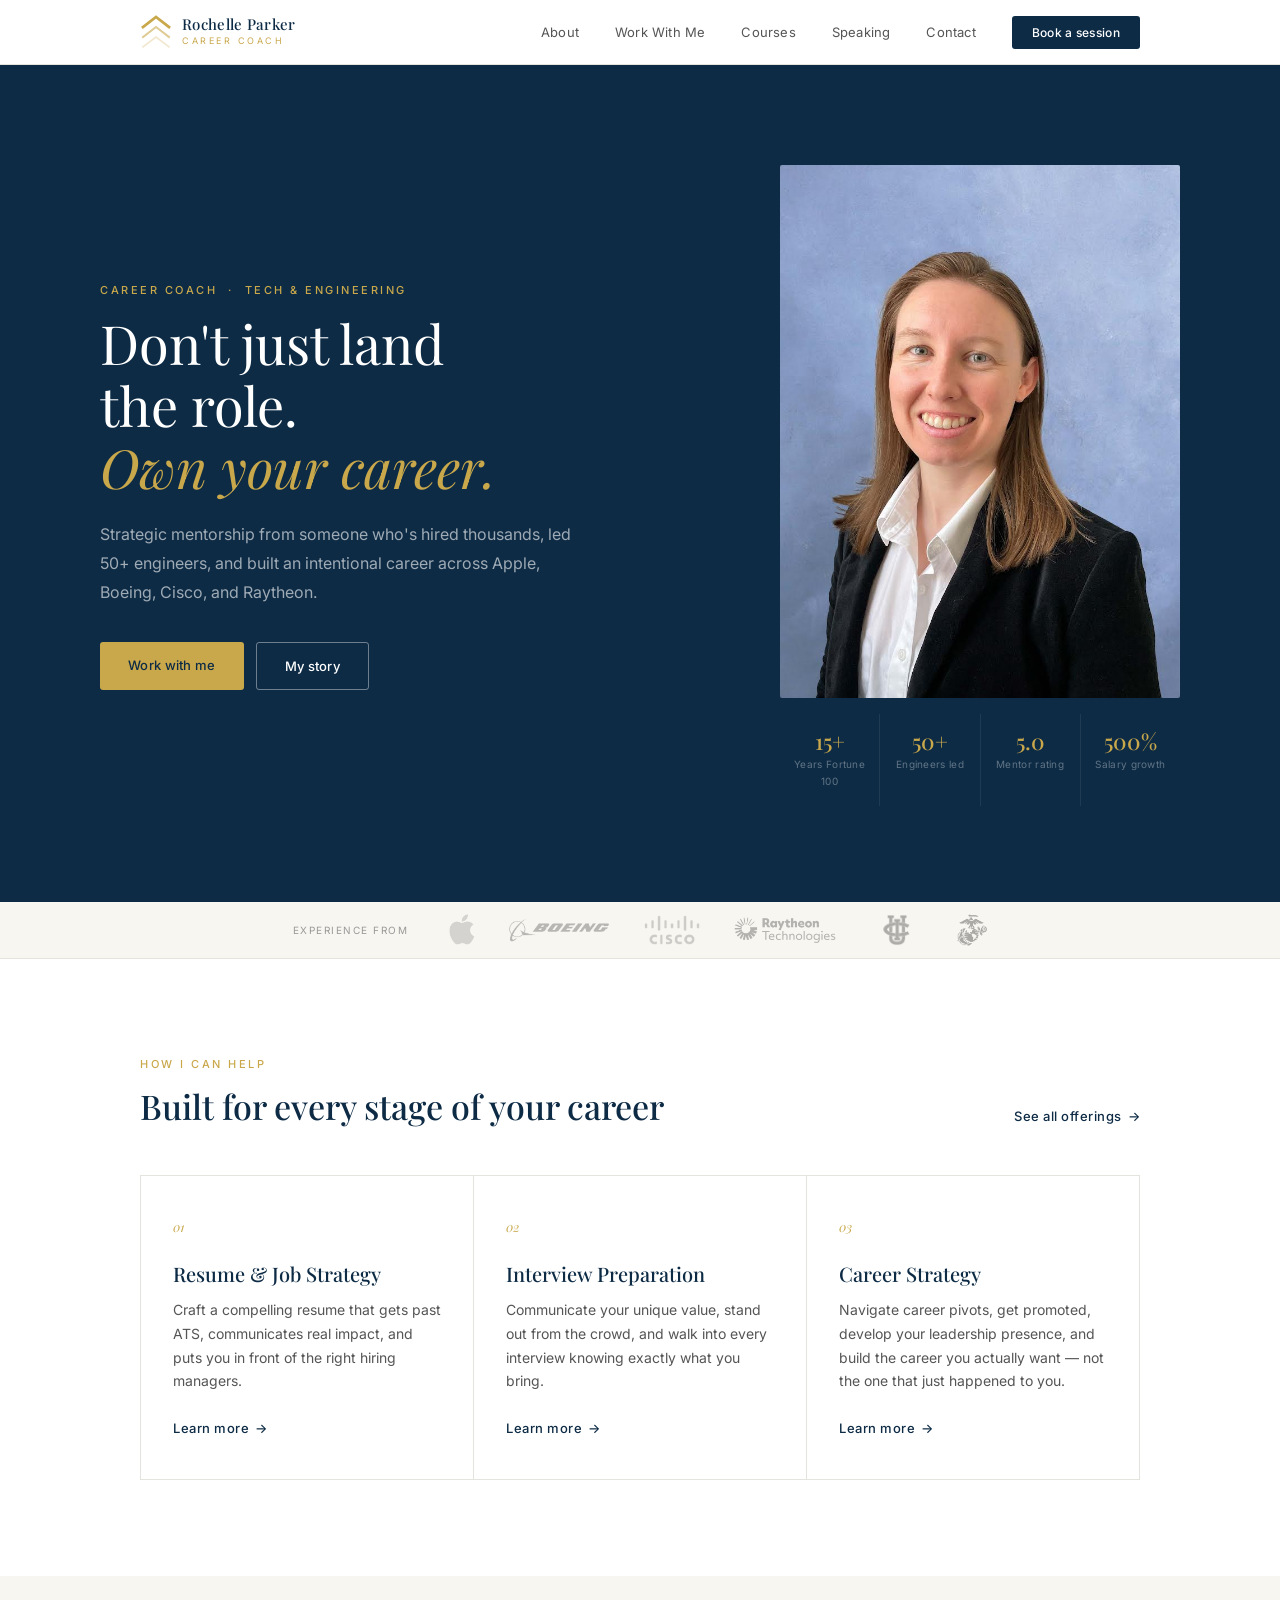
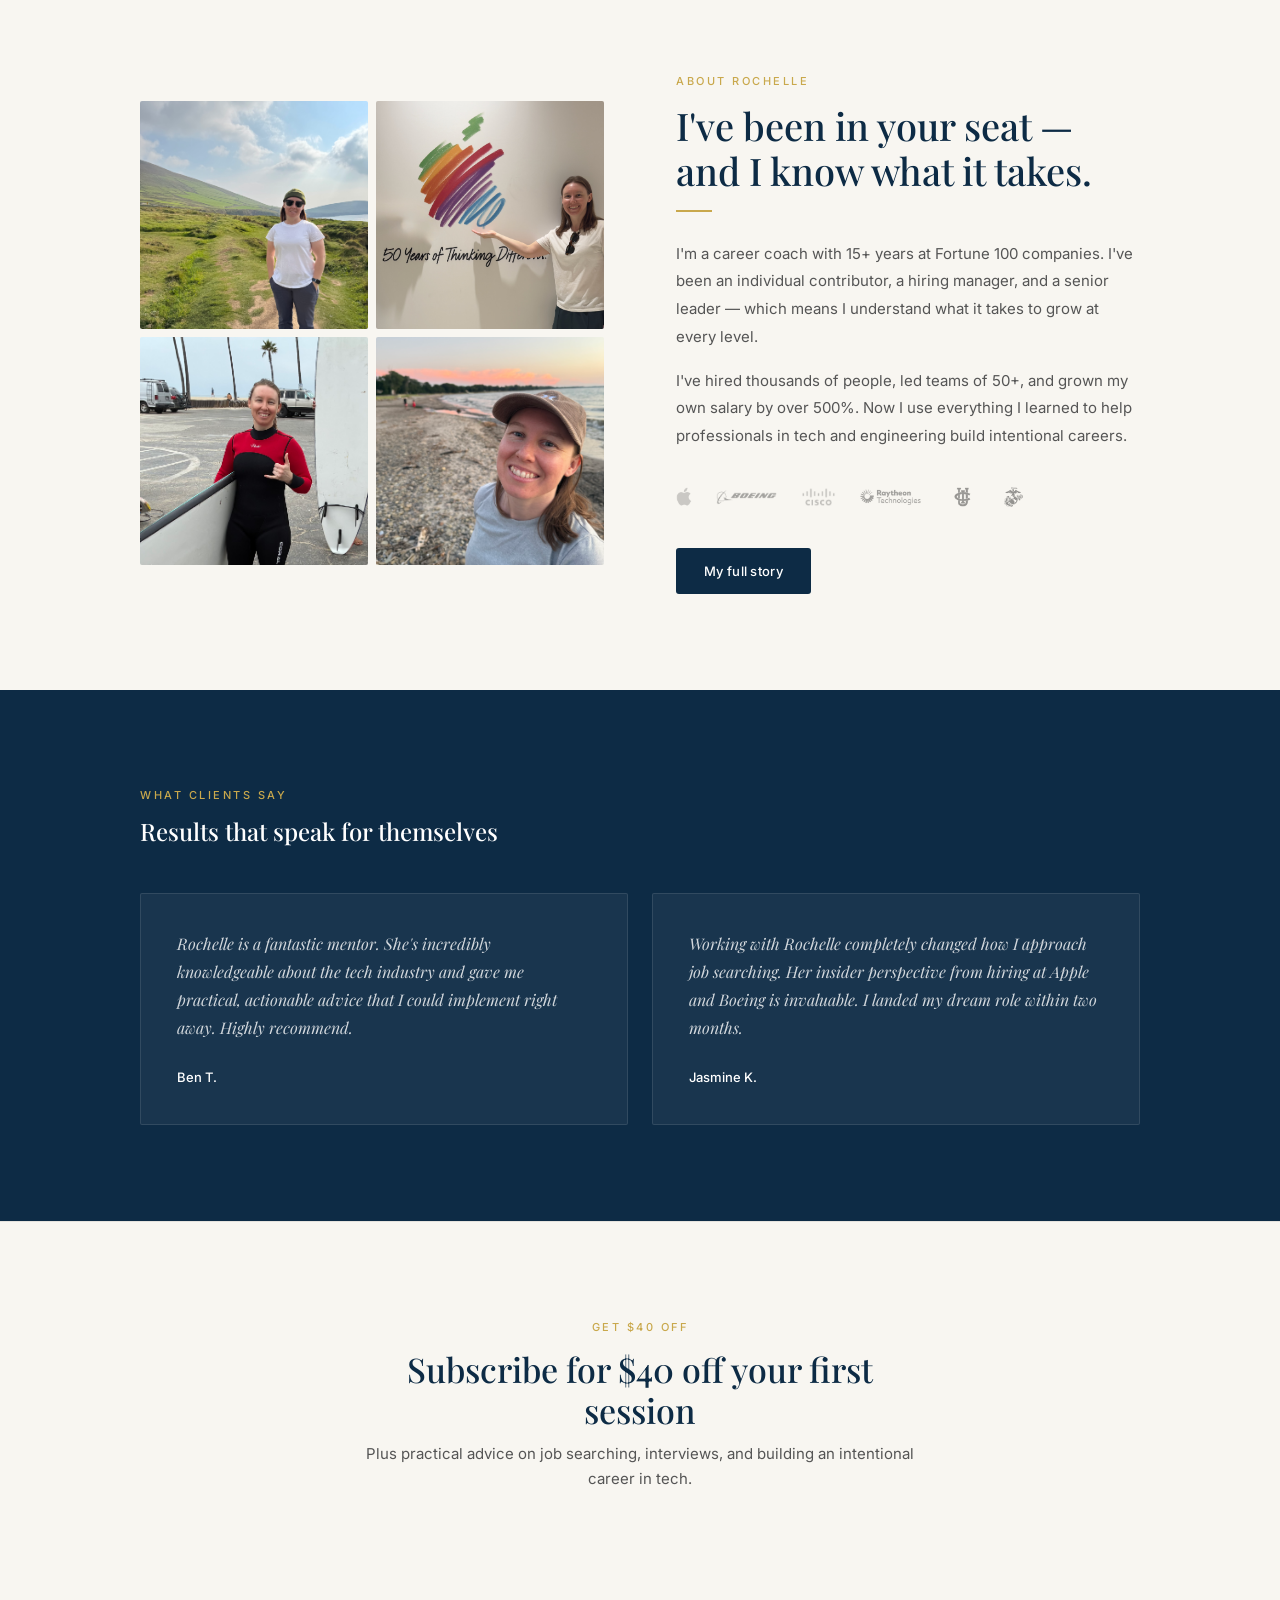
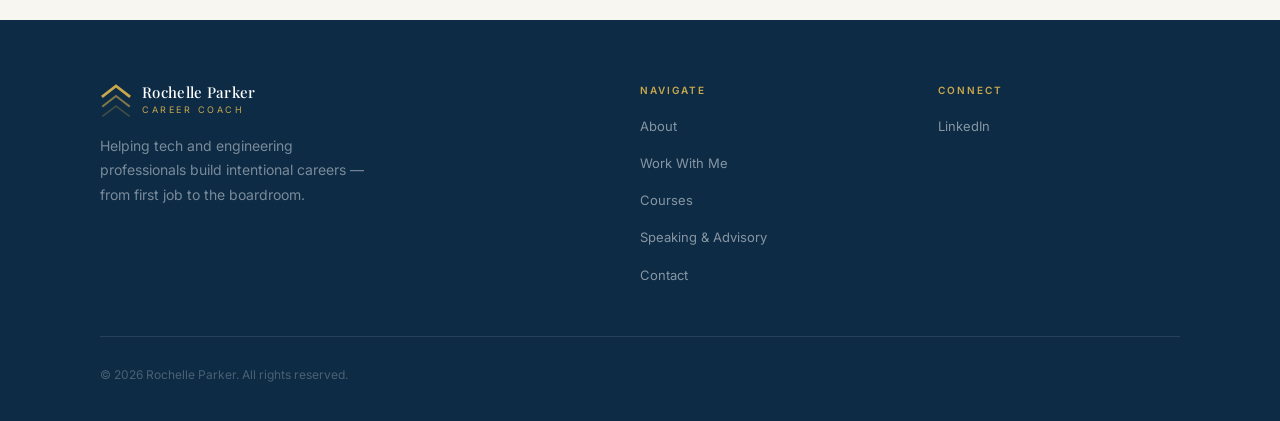
==== index.html @ 74ce2dd7 "Mobile vs desktop Kit modal forms" ====
<!DOCTYPE html>
<html lang="en">
<head>
  <meta charset="UTF-8">
  <meta name="viewport" content="width=device-width, initial-scale=1.0">
  <title>Rochelle Parker — Career Coach & Executive Mentor</title>
  <meta name="description" content="Career coaching and executive mentorship for tech and engineering professionals. Land the role, lead the team, build the career.">
  <link rel="preconnect" href="https://fonts.googleapis.com">
  <link rel="preconnect" href="https://fonts.gstatic.com" crossorigin>
  <link href="https://fonts.googleapis.com/css2?family=Playfair+Display:ital,wght@0,400;0,500;1,400&family=Inter:wght@300;400;500&display=swap" rel="stylesheet">
  <link rel="stylesheet" href="styles.css">
  <style>
    /* ── HERO ── */
    .hero {
      background: var(--navy);
      padding: 100px 40px 96px;
    }
    .hero-inner {
      max-width: 1080px;
      margin: 0 auto;
      display: grid;
      grid-template-columns: 1fr 400px;
      gap: 72px;
      align-items: center;
    }
    .hero .eyebrow { color: var(--gold); }
    .hero h1 {
      font-size: clamp(36px, 4.5vw, 54px);
      color: var(--white);
      font-weight: 400;
      margin-bottom: 22px;
      line-height: 1.15;
    }
    .hero h1 em {
      font-style: italic;
      color: var(--gold);
    }
    .hero-sub {
      font-size: 16px;
      color: rgba(255,255,255,0.6);
      line-height: 1.8;
      max-width: 480px;
      margin-bottom: 36px;
    }
    .hero-actions { display: flex; gap: 12px; flex-wrap: wrap; }
    .hero-photo-panel { position: relative; }
    .hero-photo {
      width: 100%;
      aspect-ratio: 3/4;
      background: var(--navy-mid);
      border-radius: 2px;
      overflow: hidden;
    }
    .hero-photo img { width: 100%; height: 100%; object-fit: cover; }
    .hero-stat-strip {
      display: flex;
      gap: 0;
      margin-top: 16px;
    }
    .hero-stat {
      flex: 1;
      text-align: center;
      padding: 16px 8px;
      border-right: 0.5px solid rgba(255,255,255,0.08);
    }
    .hero-stat:last-child { border-right: none; }
    .hero-stat-num {
      font-family: 'Playfair Display', serif;
      font-size: 22px;
      font-weight: 500;
      color: var(--gold);
      line-height: 1;
    }
    .hero-stat-label {
      font-size: 10px;
      color: rgba(255,255,255,0.35);
      margin-top: 4px;
      letter-spacing: 0.3px;
    }

    /* ── TRUST BAR ── */
    .trust-bar {
      background: var(--cream);
      border-bottom: 0.5px solid var(--gray-2);
      padding: 0 40px;
    }
    .trust-inner {
      max-width: 1080px;
      margin: 0 auto;
      height: 56px;
      display: flex;
      align-items: center;
      justify-content: center;
      gap: 40px;
    }
    .trust-label {
      font-size: 10px;
      letter-spacing: 1.5px;
      text-transform: uppercase;
      color: var(--gray-3);
      white-space: nowrap;
    }
    .trust-companies {
      display: flex;
      align-items: center;
      gap: 32px;
    }
    .trust-logo {
      height: 22px;
      width: auto;
      filter: grayscale(1) opacity(0.35);
      object-fit: contain;
      mix-blend-mode: multiply;
    }
    .trust-logo[alt="Apple"],
    .trust-logo[alt="Cisco"] {
      height: 34px;
    }
    .trust-logo[alt="Boeing"],
    .trust-logo[alt="Raytheon"] {
      height: 64px;
    }
    .trust-logo[alt="UC Irvine"],
    .trust-logo[alt="USMC"] {
      height: 32px;
    }

    /* ── SECTION BASE ── */
    .section { padding: 96px 40px; }
    .section-alt { background: var(--cream); }
    .section-navy { background: var(--navy); }

    /* ── INTRO STRIP ── */
    .intro-strip {
      padding: 72px 40px;
      text-align: center;
    }
    .intro-strip p {
      font-family: 'Playfair Display', serif;
      font-size: clamp(20px, 2.5vw, 28px);
      font-style: italic;
      color: var(--navy);
      max-width: 700px;
      margin: 0 auto;
      line-height: 1.6;
      font-weight: 400;
    }

    /* ── SERVICES GRID ── */
    .services-header {
      display: flex;
      align-items: flex-end;
      justify-content: space-between;
      margin-bottom: 48px;
    }
    .services-header h2 { font-size: clamp(24px, 3vw, 34px); }
    .services-grid {
      display: grid;
      grid-template-columns: repeat(3, 1fr);
      gap: 1px;
      background: var(--gray-2);
      border: 0.5px solid var(--gray-2);
    }
    .service-card {
      background: var(--white);
      padding: 40px 32px;
      display: flex;
      flex-direction: column;
      transition: background 0.2s;
    }
    .service-card:hover { background: var(--cream); }
    .service-num {
      font-family: 'Playfair Display', serif;
      font-size: 13px;
      color: var(--gold);
      margin-bottom: 24px;
      font-style: italic;
    }
    .service-card h3 { font-size: 20px; margin-bottom: 12px; }
    .service-card p {
      font-size: 14px;
      color: var(--text-mid);
      line-height: 1.7;
      flex: 1;
      margin-bottom: 24px;
    }

    /* ── ABOUT PREVIEW ── */
    .about-preview {
      display: grid;
      grid-template-columns: 1fr 1fr;
      gap: 72px;
      align-items: center;
    }
    .about-photos {
      display: grid;
      grid-template-columns: 1fr 1fr;
      gap: 8px;
    }
    .about-photos img {
      width: 100%;
      aspect-ratio: 1;
      object-fit: cover;
      object-position: top;
      border-radius: 2px;
    }
    .about-photo-placeholder {
      width: 100%;
      aspect-ratio: 1;
      background: var(--gray-1);
      border: 0.5px dashed var(--gray-2);
      border-radius: 2px;
      display: flex;
      align-items: center;
      justify-content: center;
    }
    .about-photo-placeholder span {
      font-size: 10px;
      color: var(--text-light);
      letter-spacing: 1px;
      text-transform: uppercase;
    }
    .about-text h2 { font-size: clamp(26px, 3vw, 38px); margin-bottom: 8px; }
    .about-text p {
      font-size: 15px;
      color: var(--text-mid);
      line-height: 1.85;
      margin-bottom: 16px;
    }
    .about-text p:last-of-type { margin-bottom: 28px; }
    .co-list { display: flex; flex-wrap: wrap; align-items: center; gap: 24px; margin-bottom: 32px; }
    .co-logo {
      height: 14px;
      width: auto;
      filter: grayscale(1) opacity(0.45);
      object-fit: contain;
      mix-blend-mode: multiply;
    }
    .co-logo[alt="Apple"],
    .co-logo[alt="Cisco"] {
      height: 20px;
    }
    .co-logo[alt="Boeing"],
    .co-logo[alt="Raytheon"] {
      height: 38px;
    }
    .co-logo[alt="UC Irvine"],
    .co-logo[alt="USMC"] {
      height: 20px;
    }

    /* ── TESTIMONIALS ── */
    .testimonials-grid {
      display: grid;
      grid-template-columns: 1fr 1fr;
      gap: 24px;
      margin-top: 48px;
    }
    .testimonial-card {
      padding: 36px;
      background: rgba(255,255,255,0.05);
      border: 0.5px solid rgba(255,255,255,0.1);
      border-radius: 2px;
    }
    .testimonial-quote {
      font-family: 'Playfair Display', serif;
      font-size: 16px;
      font-style: italic;
      color: rgba(255,255,255,0.8);
      line-height: 1.75;
      margin-bottom: 24px;
    }
    .testimonial-author-name { font-size: 13px; font-weight: 500; color: var(--white); }
    .testimonial-author-meta { font-size: 12px; color: rgba(255,255,255,0.35); margin-top: 3px; }
    .testimonials-header h2 { color: var(--white); }

    /* ── EMAIL SIGNUP ── */
    .signup-section { padding: 96px 40px; background: var(--cream); border-top: 0.5px solid var(--gray-2); }
    .signup-inner {
      max-width: 560px;
      margin: 0 auto;
      text-align: center;
    }
    .signup-inner h2 { font-size: clamp(24px, 3vw, 34px); margin-bottom: 10px; }
    .signup-inner p { font-size: 15px; color: var(--text-mid); margin-bottom: 32px; line-height: 1.7; }
    .signup-form { display: flex; gap: 10px; }
    .signup-form input {
      flex: 1;
      padding: 13px 16px;
      border: 0.5px solid var(--gray-2);
      font-family: 'Inter', sans-serif;
      font-size: 14px;
      background: var(--white);
      border-radius: 2px;
    }

    @media (max-width: 900px) {
      .hero-inner { grid-template-columns: 1fr; gap: 48px; }
      .hero { padding: 72px 24px 64px; }
      .hero-photo { aspect-ratio: 3/2; }
      .trust-inner { gap: 20px; flex-wrap: wrap; height: auto; padding: 16px 0; }
      .section { padding: 64px 24px; }
      .services-grid { grid-template-columns: 1fr; }
      .about-preview { grid-template-columns: 1fr; }
      .about-photos { order: 1; max-width: 480px; margin: 0 auto; }
      .about-image { aspect-ratio: 3/2; }
      .testimonials-grid { grid-template-columns: 1fr; }
      .signup-form { flex-direction: column; }
      .signup-section { padding: 64px 24px; }
      .intro-strip { padding: 56px 24px; }
    }
  </style>
</head>
<body>

<!-- NAV -->
<nav class="site-nav">
  <div class="nav-inner">
    <a href="index.html" class="nav-logo">
      <div class="nav-logo-mark">
        <svg width="32" height="34" viewBox="0 0 32 34" fill="none">
          <polyline points="3,32 16,22 29,32" stroke="rgba(201,168,76,0.28)" stroke-width="1.6" stroke-linecap="square" stroke-linejoin="miter"/>
          <polyline points="3,22 16,12 29,22" stroke="rgba(201,168,76,0.60)" stroke-width="2" stroke-linecap="square" stroke-linejoin="miter"/>
          <polyline points="3,12 16,2 29,12" stroke="#C9A84C" stroke-width="2.8" stroke-linecap="square" stroke-linejoin="miter"/>
        </svg>
      </div>
      <div class="nav-logo-text">
        <span class="nav-logo-name">Rochelle Parker</span>
        <span class="nav-logo-title">Career Coach</span>
      </div>
    </a>
    <ul class="nav-links">
      <li><a href="about.html">About</a></li>
      <li><a href="work-with-me.html">Work With Me</a></li>
      <li><a href="courses.html">Courses</a></li>
      <li><a href="speaking.html">Speaking</a></li>
      <li><a href="contact.html">Contact</a></li>
      <li><a href="work-with-me.html#sessions" class="nav-cta">Book a session</a></li>
    </ul>
  </div>
</nav>

<!-- HERO -->
<section class="hero">
  <div class="hero-inner">
    <div class="hero-text">
      <span class="eyebrow">Career Coach &nbsp;·&nbsp; Tech &amp; Engineering</span>
      <h1>Don't just land<br>the role.<br><em>Own your career.</em></h1>
      <p class="hero-sub">Strategic mentorship from someone who's hired thousands, led 50+ engineers, and built an intentional career across Apple, Boeing, Cisco, and Raytheon.</p>
      <div class="hero-actions">
        <a href="work-with-me.html" class="btn btn-gold">Work with me</a>
        <a href="about.html" class="btn btn-outline-white">My story</a>
      </div>
    </div>
    <div class="hero-photo-panel">
      <div class="hero-photo">
        <img src="images/rochelle.jpg" alt="Rochelle Parker">
      </div>
      <div class="hero-stat-strip">
        <div class="hero-stat">
          <div class="hero-stat-num">15+</div>
          <div class="hero-stat-label">Years Fortune 100</div>
        </div>
        <div class="hero-stat">
          <div class="hero-stat-num">50+</div>
          <div class="hero-stat-label">Engineers led</div>
        </div>
        <div class="hero-stat">
          <div class="hero-stat-num">5.0</div>
          <div class="hero-stat-label">Mentor rating</div>
        </div>
        <div class="hero-stat">
          <div class="hero-stat-num">500%</div>
          <div class="hero-stat-label">Salary growth</div>
        </div>
      </div>
    </div>
  </div>
</section>

<!-- TRUST BAR -->
<div class="trust-bar">
  <div class="trust-inner">
    <span class="trust-label">Experience from</span>
    <div class="trust-companies">
      <img class="trust-logo" src="images/logo-apple.png" alt="Apple">
      <img class="trust-logo" src="images/logo-boeing.png" alt="Boeing">
      <img class="trust-logo" src="images/logo-cisco.jpg" alt="Cisco">
      <img class="trust-logo" src="images/logo-raytheon.jpg" alt="Raytheon">
      <img class="trust-logo" src="images/logo-uci.png" alt="UC Irvine">
      <img class="trust-logo" src="images/logo-usmc.png" alt="USMC">
    </div>
  </div>
</div>

<!-- SERVICES -->
<section class="section">
  <div class="container">
    <div class="services-header">
      <div>
        <span class="eyebrow">How I can help</span>
        <h2>Built for every stage of your career</h2>
      </div>
      <a href="work-with-me.html" class="btn-text">See all offerings</a>
    </div>
    <div class="services-grid">
      <div class="service-card">
        <div class="service-num">01</div>
        <h3>Resume &amp; Job Strategy</h3>
        <p>Craft a compelling resume that gets past ATS, communicates real impact, and puts you in front of the right hiring managers.</p>
        <a href="work-with-me.html" class="btn-text">Learn more</a>
      </div>
      <div class="service-card">
        <div class="service-num">02</div>
        <h3>Interview Preparation</h3>
        <p>Communicate your unique value, stand out from the crowd, and walk into every interview knowing exactly what you bring.</p>
        <a href="work-with-me.html" class="btn-text">Learn more</a>
      </div>
      <div class="service-card">
        <div class="service-num">03</div>
        <h3>Career Strategy</h3>
        <p>Navigate career pivots, get promoted, develop your leadership presence, and build the career you actually want — not the one that just happened to you.</p>
        <a href="work-with-me.html#sessions" class="btn-text">Learn more</a>
      </div>
    </div>
  </div>
</section>

<!-- ABOUT PREVIEW -->
<section class="section section-alt">
  <div class="container">
    <div class="about-preview">
      <div class="about-photos">
        <img src="images/rochelle_ireland.jpeg" alt="Rochelle in Ireland">
        <img src="images/rochelle_apple.jpeg" alt="Rochelle at Apple">
        <img src="images/rochelle_surf.jpeg" alt="Rochelle surfing">
        <img src="images/rochelle_beach.jpeg" alt="Rochelle at the beach">
      </div>
      <div class="about-text">
        <span class="eyebrow">About Rochelle</span>
        <h2>I've been in your seat — and I know what it takes.</h2>
        <div class="gold-rule"></div>
        <p>I'm a career coach with 15+ years at Fortune 100 companies. I've been an individual contributor, a hiring manager, and a senior leader — which means I understand what it takes to grow at every level.</p>
        <p>I've hired thousands of people, led teams of 50+, and grown my own salary by over 500%. Now I use everything I learned to help professionals in tech and engineering build intentional careers.</p>
        <div class="co-list">
          <img src="images/logo-apple.png" alt="Apple" class="co-logo">
          <img src="images/logo-boeing.png" alt="Boeing" class="co-logo">
          <img src="images/logo-cisco.jpg" alt="Cisco" class="co-logo">
          <img src="images/logo-raytheon.jpg" alt="Raytheon" class="co-logo">
          <img src="images/logo-uci.png" alt="UC Irvine" class="co-logo">
          <img src="images/logo-usmc.png" alt="USMC" class="co-logo">
        </div>
        <a href="about.html" class="btn btn-navy">My full story</a>
      </div>
    </div>
  </div>
</section>

<!-- TESTIMONIALS -->
<section class="section section-navy">
  <div class="container">
    <div class="testimonials-header">
      <span class="eyebrow" style="color:var(--gold);">What clients say</span>
      <h2>Results that speak for themselves</h2>
    </div>
    <div class="testimonials-grid">
      <div class="testimonial-card">
        <p class="testimonial-quote">Rochelle is a fantastic mentor. She's incredibly knowledgeable about the tech industry and gave me practical, actionable advice that I could implement right away. Highly recommend.</p>
        <div class="testimonial-author-name">Ben T.</div>
      </div>
      <div class="testimonial-card">
        <p class="testimonial-quote">Working with Rochelle completely changed how I approach job searching. Her insider perspective from hiring at Apple and Boeing is invaluable. I landed my dream role within two months.</p>
        <div class="testimonial-author-name">Jasmine K.</div>
      </div>
    </div>
  </div>
</section>

<!-- EMAIL SIGNUP -->
<section class="signup-section">
  <div class="signup-inner">
    <span class="eyebrow">Get $40 off</span>
    <h2>Subscribe for $40 off your first session</h2>
    <p>Plus practical advice on job searching, interviews, and building an intentional career in tech.</p>
    <script async data-uid="3b12c76df9" src="https://rochelle-parker.kit.com/3b12c76df9/index.js"></script>
  </div>
</section>

<!-- FOOTER -->
<footer class="site-footer">
  <div class="footer-inner">
    <div class="footer-top">
      <div>
        <a href="index.html" class="nav-logo">
          <div class="nav-logo-mark">
            <svg width="32" height="34" viewBox="0 0 32 34" fill="none">
              <polyline points="3,32 16,22 29,32" stroke="rgba(201,168,76,0.28)" stroke-width="1.6" stroke-linecap="square" stroke-linejoin="miter"/>
              <polyline points="3,22 16,12 29,22" stroke="rgba(201,168,76,0.60)" stroke-width="2" stroke-linecap="square" stroke-linejoin="miter"/>
              <polyline points="3,12 16,2 29,12" stroke="#C9A84C" stroke-width="2.8" stroke-linecap="square" stroke-linejoin="miter"/>
            </svg>
          </div>
          <div class="nav-logo-text">
            <span class="nav-logo-name footer-logo-name">Rochelle Parker</span>
            <span class="nav-logo-title footer-logo-title">Career Coach</span>
          </div>
        </a>
        <p class="footer-brand-tagline">Helping tech and engineering professionals build intentional careers — from first job to the boardroom.</p>
      </div>
      <div class="footer-col">
        <h4>Navigate</h4>
        <ul>
          <li><a href="about.html">About</a></li>
          <li><a href="work-with-me.html">Work With Me</a></li>
          <li><a href="courses.html">Courses</a></li>
          <li><a href="speaking.html">Speaking &amp; Advisory</a></li>
          <li><a href="contact.html">Contact</a></li>
        </ul>
      </div>
      <div class="footer-col">
        <h4>Connect</h4>
        <ul>
          <li><a href="https://www.linkedin.com/in/rochelleparker/" target="_blank">LinkedIn</a></li>
        </ul>
      </div>
    </div>
    <div class="footer-bottom">
      <p class="footer-copy">&copy; 2026 Rochelle Parker. All rights reserved.</p>
    </div>
  </div>
</footer>

<script>
(function(){
  var uid = window.innerWidth >= 768 ? '356d75e715' : '4edfffda4b';
  var s = document.createElement('script');
  s.async = true;
  s.setAttribute('data-uid', uid);
  s.src = 'https://rochelle-parker.kit.com/' + uid + '/index.js';
  document.head.appendChild(s);
})();
</script>
</body>
</html>
---- styles.css ----
/* ── RESET & ROOT ── */
*, *::before, *::after { box-sizing: border-box; margin: 0; padding: 0; }

:root {
  --navy:       #0D2B45;
  --navy-mid:   #1B3A5C;
  --gold:       #C9A84C;
  --gold-light: #E2C97A;
  --burgundy:   #7B2D3E;
  --white:      #FFFFFF;
  --cream:      #F8F6F1;
  --gray-1:     #F2F1EE;
  --gray-2:     #E5E3DE;
  --gray-3:     #999;
  --text:       #2A2A2A;
  --text-mid:   #555;
  --text-light: #888;
}

html { scroll-behavior: smooth; }

body {
  font-family: 'Inter', sans-serif;
  color: var(--text);
  background: var(--white);
  line-height: 1.7;
  -webkit-font-smoothing: antialiased;
}

h1, h2, h3, h4 {
  font-family: 'Playfair Display', serif;
  color: var(--navy);
  line-height: 1.2;
  font-weight: 500;
}

a { color: inherit; text-decoration: none; }
img { max-width: 100%; display: block; }

/* ── TYPOGRAPHY SCALE ── */
.eyebrow {
  font-family: 'Inter', sans-serif;
  font-size: 11px;
  font-weight: 500;
  letter-spacing: 2.5px;
  text-transform: uppercase;
  color: var(--gold);
  display: block;
  margin-bottom: 12px;
}
.eyebrow-navy { color: var(--navy); }

/* ── LAYOUT ── */
.container {
  max-width: 1080px;
  margin: 0 auto;
  padding: 0 40px;
}
.container-sm {
  max-width: 720px;
  margin: 0 auto;
  padding: 0 40px;
}

/* ── BUTTONS ── */
.btn {
  display: inline-block;
  font-family: 'Inter', sans-serif;
  font-size: 13px;
  font-weight: 500;
  letter-spacing: 0.3px;
  padding: 12px 28px;
  border-radius: 3px;
  cursor: pointer;
  border: none;
  transition: all 0.2s;
  text-align: center;
}
.btn-gold {
  background: var(--gold);
  color: var(--navy);
}
.btn-gold:hover { background: var(--gold-light); }

.btn-navy {
  background: var(--navy);
  color: var(--white);
}
.btn-navy:hover { background: var(--navy-mid); color: var(--white); }

.btn-outline {
  background: transparent;
  color: var(--navy);
  border: 1px solid var(--navy);
}
.btn-outline:hover { background: var(--navy); color: var(--white); }

.btn-outline-white {
  background: transparent;
  color: var(--white);
  border: 1px solid rgba(255,255,255,0.4);
}
.btn-outline-white:hover { border-color: var(--white); }

.btn-text {
  background: none;
  color: var(--navy);
  padding: 0;
  font-size: 13px;
  font-weight: 500;
  letter-spacing: 0.5px;
  display: inline-flex;
  align-items: center;
  gap: 6px;
}
.btn-text:hover { color: var(--gold); }
.btn-text::after { content: '→'; transition: transform 0.2s; }
.btn-text:hover::after { transform: translateX(3px); }

/* ── GOLD LINE ── */
.gold-rule {
  width: 36px;
  height: 1.5px;
  background: var(--gold);
  margin: 16px 0 28px;
}
.gold-rule-center { margin: 16px auto 28px; }

/* ── DIVIDER ── */
.divider {
  height: 0.5px;
  background: var(--gray-2);
  border: none;
}

/* ────────────────────────────
   NAVIGATION
──────────────────────────── */
.site-nav {
  position: sticky;
  top: 0;
  z-index: 100;
  background: rgba(255,255,255,0.96);
  backdrop-filter: blur(12px);
  border-bottom: 0.5px solid var(--gray-2);
}
.nav-inner {
  max-width: 1080px;
  margin: 0 auto;
  padding: 0 40px;
  height: 64px;
  display: flex;
  align-items: center;
  justify-content: space-between;
}

/* Logo */
.nav-logo {
  display: flex;
  align-items: center;
  gap: 10px;
  text-decoration: none;
}
.nav-logo-mark svg { display: block; }
.nav-logo-text {
  display: flex;
  flex-direction: column;
  gap: 1px;
}
.nav-logo-name {
  font-family: 'Playfair Display', serif;
  font-size: 15px;
  font-weight: 500;
  color: var(--navy);
  letter-spacing: 0.3px;
  line-height: 1.1;
}
.nav-logo-title {
  font-family: 'Inter', sans-serif;
  font-size: 9px;
  font-weight: 400;
  letter-spacing: 2.5px;
  text-transform: uppercase;
  color: var(--gold);
}

/* Links */
.nav-links {
  display: flex;
  align-items: center;
  gap: 36px;
  list-style: none;
}
.nav-links a {
  font-size: 13px;
  font-weight: 400;
  color: var(--text-mid);
  letter-spacing: 0.2px;
  transition: color 0.2s;
}
.nav-links a:hover,
.nav-links a.active { color: var(--navy); }

.nav-links .nav-cta {
  background: var(--navy);
  color: var(--white);
  padding: 9px 20px;
  border-radius: 3px;
  font-size: 12px;
  font-weight: 500;
  letter-spacing: 0.3px;
  transition: background 0.2s;
}
.nav-links .nav-cta:hover { background: var(--navy-mid); color: var(--white); }

/* ────────────────────────────
   FOOTER
──────────────────────────── */
.site-footer {
  background: var(--navy);
  padding: 64px 40px 36px;
}
.footer-inner {
  max-width: 1080px;
  margin: 0 auto;
}
.footer-top {
  display: grid;
  grid-template-columns: 2fr 1fr 1fr;
  gap: 56px;
  padding-bottom: 48px;
  border-bottom: 0.5px solid rgba(255,255,255,0.1);
  margin-bottom: 28px;
}
.footer-brand-tagline {
  font-size: 14px;
  color: rgba(255,255,255,0.45);
  line-height: 1.75;
  margin-top: 16px;
  max-width: 280px;
}
.footer-logo-name { color: var(--white) !important; }
.footer-logo-title { color: var(--gold) !important; }

.footer-col h4 {
  font-family: 'Inter', sans-serif;
  font-size: 10px;
  font-weight: 600;
  letter-spacing: 2px;
  text-transform: uppercase;
  color: var(--gold);
  margin-bottom: 16px;
}
.footer-col ul { list-style: none; display: flex; flex-direction: column; gap: 10px; }
.footer-col ul li a {
  font-size: 13px;
  color: rgba(255,255,255,0.5);
  transition: color 0.2s;
}
.footer-col ul li a:hover { color: var(--white); }

.footer-bottom {
  display: flex;
  justify-content: space-between;
  align-items: center;
  flex-wrap: wrap;
  gap: 10px;
}
.footer-copy {
  font-size: 12px;
  color: rgba(255,255,255,0.25);
}
.footer-socials {
  display: flex;
  gap: 20px;
}
.footer-socials a {
  font-size: 12px;
  color: rgba(255,255,255,0.35);
  transition: color 0.2s;
}
.footer-socials a:hover { color: var(--gold); }

/* ────────────────────────────
   FORM ELEMENTS
──────────────────────────── */
.form-group { margin-bottom: 18px; }
.form-group label {
  display: block;
  font-size: 11px;
  font-weight: 500;
  letter-spacing: 0.8px;
  text-transform: uppercase;
  color: var(--navy);
  margin-bottom: 7px;
}
.form-group input,
.form-group textarea,
.form-group select {
  width: 100%;
  padding: 11px 14px;
  border: 0.5px solid var(--gray-2);
  border-radius: 3px;
  font-size: 14px;
  font-family: 'Inter', sans-serif;
  color: var(--text);
  background: var(--white);
  outline: none;
  transition: border-color 0.2s;
  appearance: none;
}
.form-group input:focus,
.form-group textarea:focus,
.form-group select:focus { border-color: var(--gold); }
.form-group textarea { resize: vertical; min-height: 110px; }
.form-row { display: grid; grid-template-columns: 1fr 1fr; gap: 14px; }

/* ────────────────────────────
   RESPONSIVE
──────────────────────────── */
@media (max-width: 768px) {
  .container, .container-sm { padding: 0 24px; }
  .nav-inner { padding: 0 24px; }
  .nav-links { display: none; }
  .footer-top { grid-template-columns: 1fr; gap: 32px; }
  .form-row { grid-template-columns: 1fr; }
}
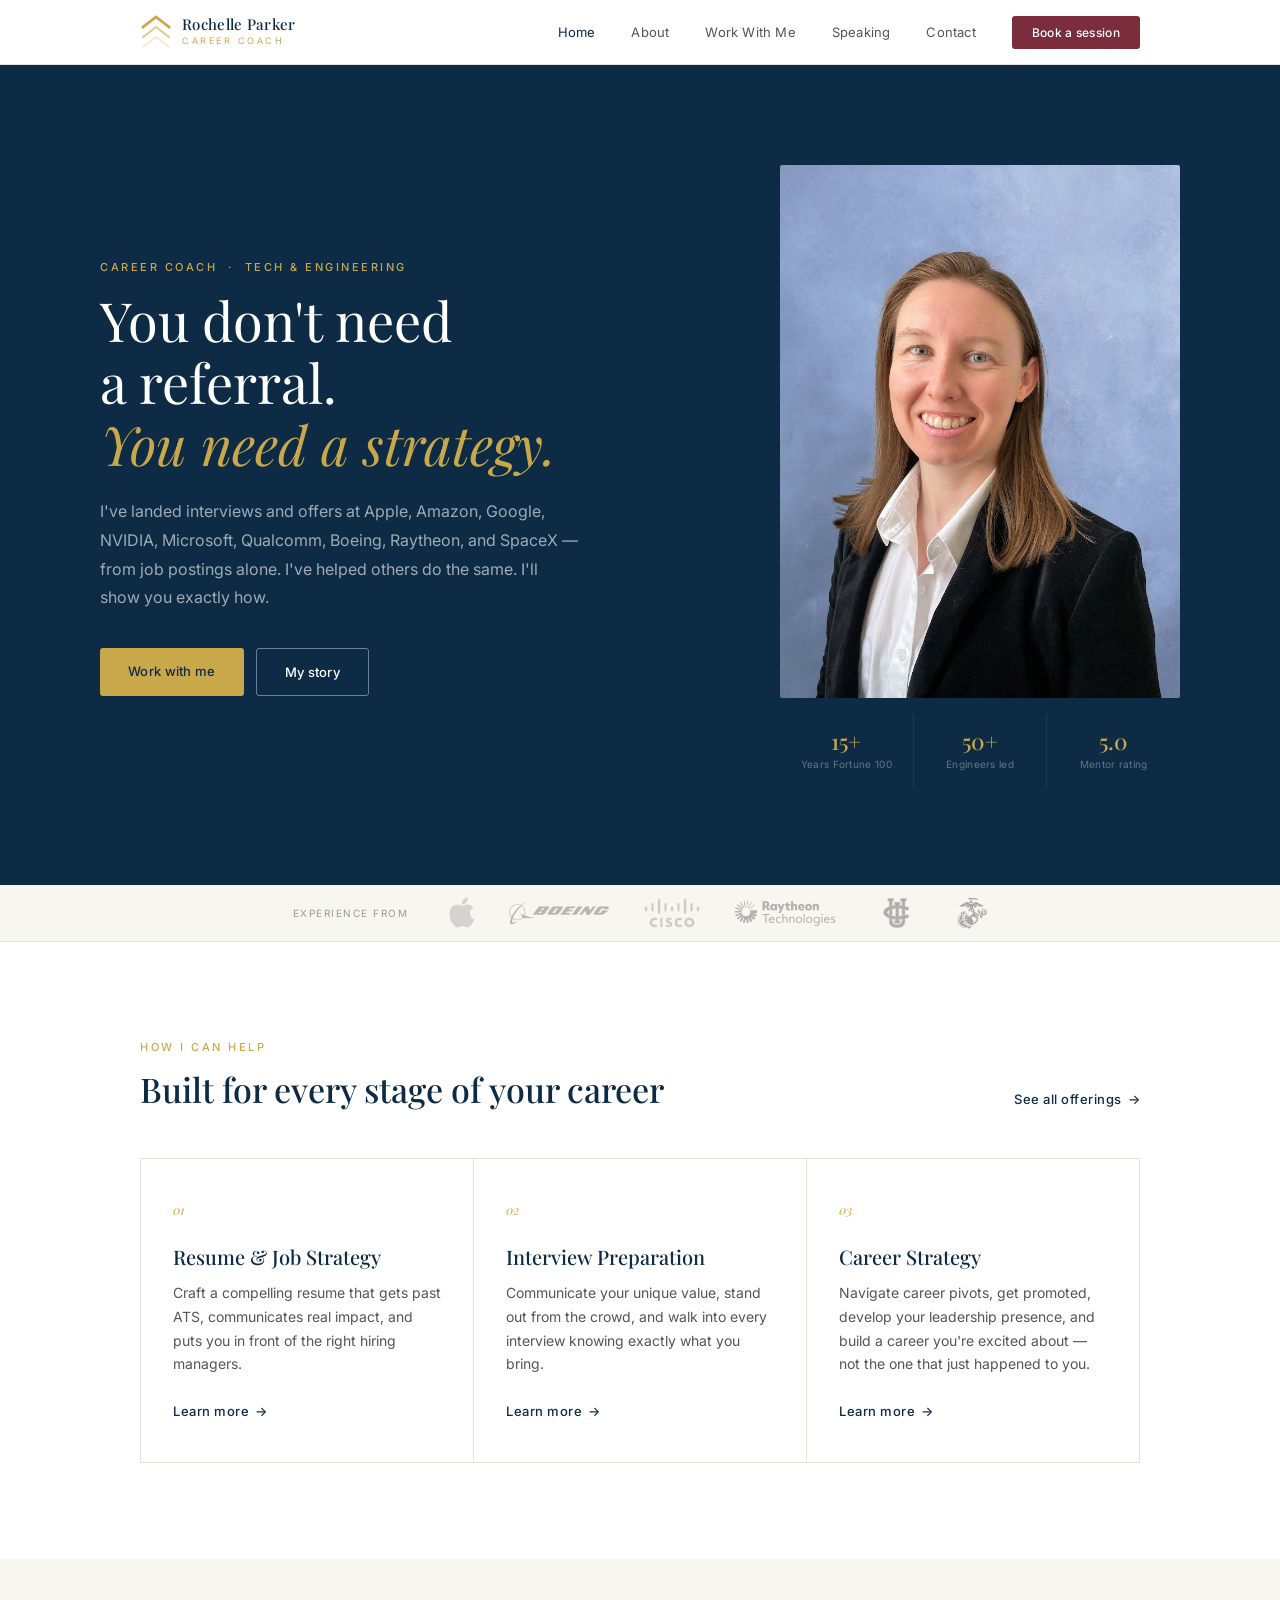
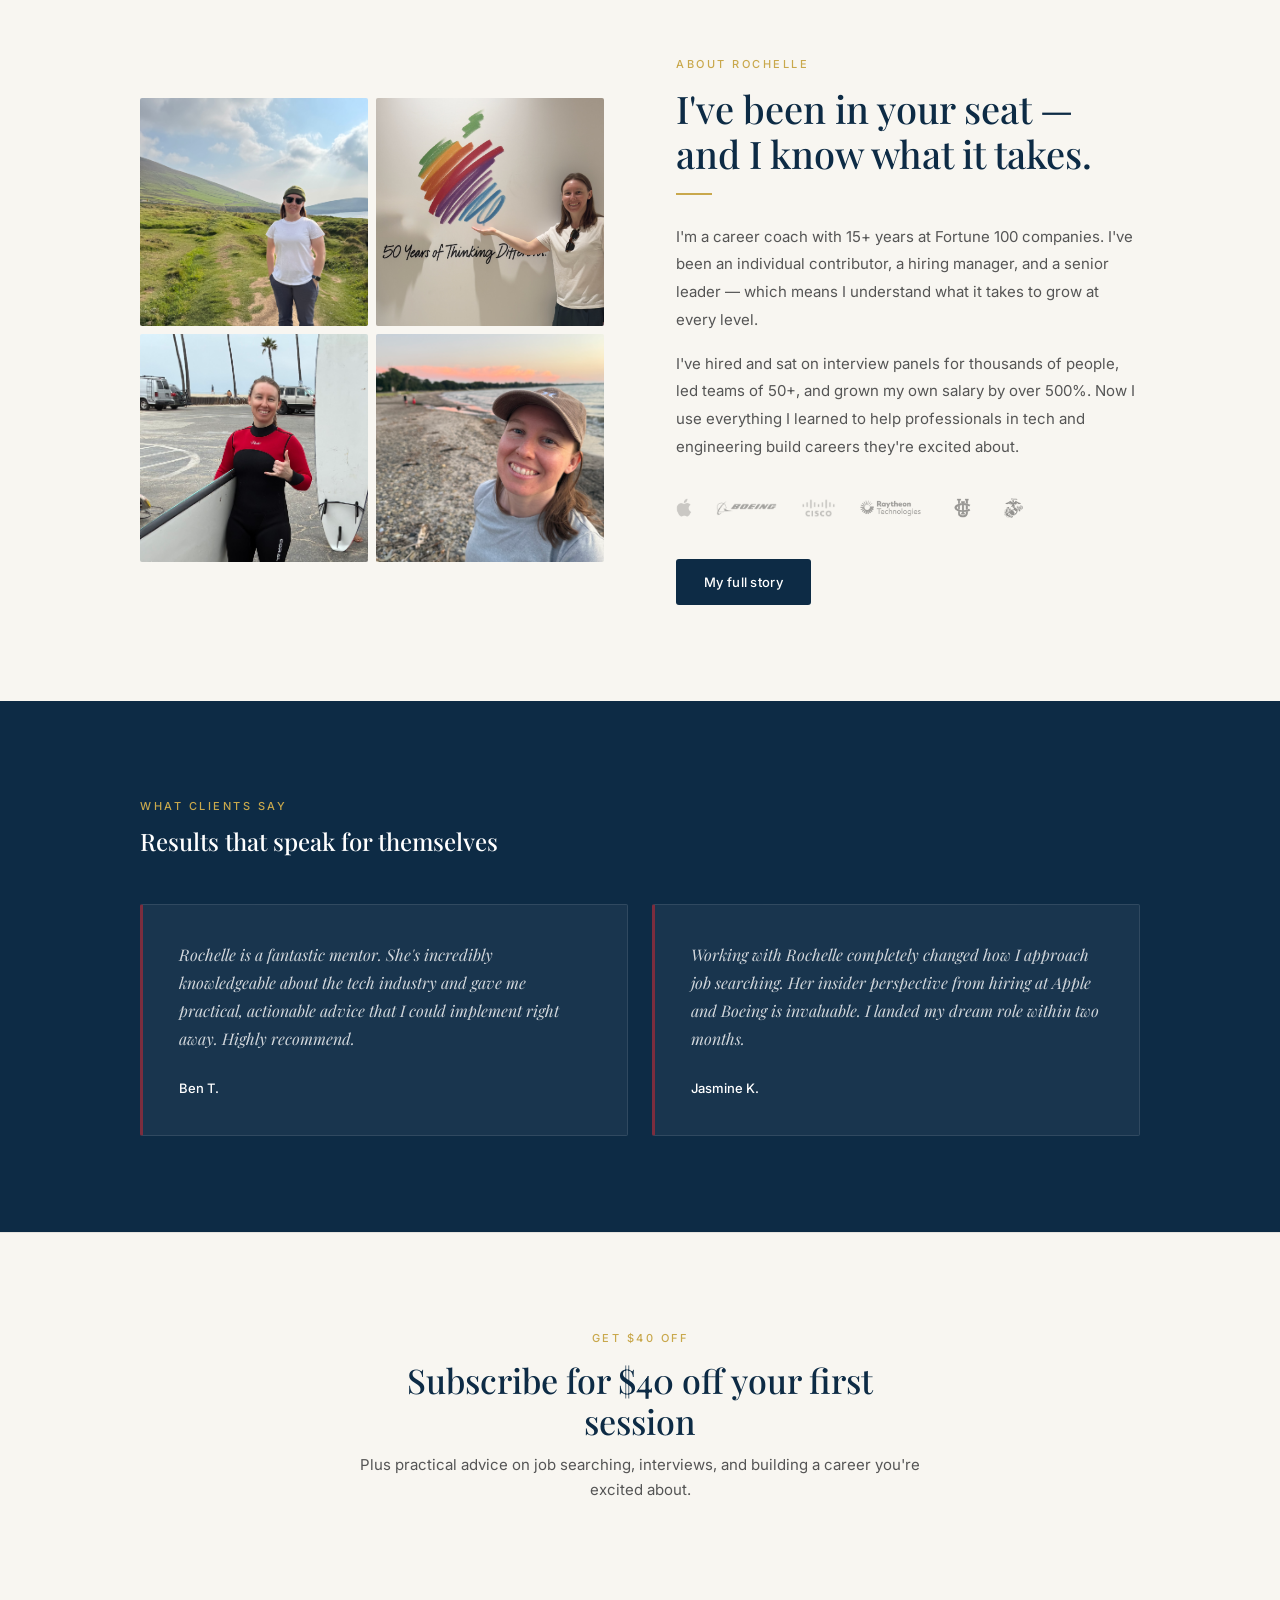
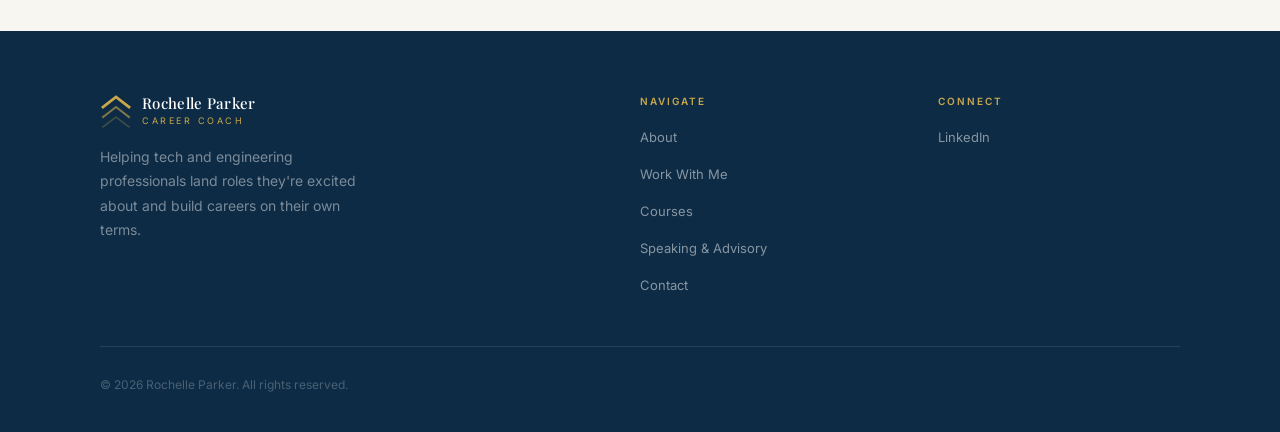
==== commit 63729da2: "Restore Stripe booking links" ====
--- a/index.html
+++ b/index.html
@@ -3,7 +3,7 @@
 <head>
   <meta charset="UTF-8">
   <meta name="viewport" content="width=device-width, initial-scale=1.0">
-  <title>Rochelle Parker — Career Coach & Executive Mentor</title>
+  <title>Rochelle Parker — Career Coach & Mentor</title>
   <meta name="description" content="Career coaching and executive mentorship for tech and engineering professionals. Land the role, lead the team, build the career.">
   <link rel="preconnect" href="https://fonts.googleapis.com">
   <link rel="preconnect" href="https://fonts.gstatic.com" crossorigin>
@@ -168,7 +168,7 @@
       flex-direction: column;
       transition: background 0.2s;
     }
-    .service-card:hover { background: var(--cream); }
+    .service-card:hover { background: var(--cream); border-top: 2px solid var(--burgundy); }
     .service-num {
       font-family: 'Playfair Display', serif;
       font-size: 13px;
@@ -260,6 +260,7 @@
       padding: 36px;
       background: rgba(255,255,255,0.05);
       border: 0.5px solid rgba(255,255,255,0.1);
+      border-left: 3px solid var(--burgundy);
       border-radius: 2px;
     }
     .testimonial-quote {
@@ -330,9 +331,9 @@
       </div>
     </a>
     <ul class="nav-links">
+      <li><a href="index.html" class="active">Home</a></li>
       <li><a href="about.html">About</a></li>
       <li><a href="work-with-me.html">Work With Me</a></li>
-      <li><a href="courses.html">Courses</a></li>
       <li><a href="speaking.html">Speaking</a></li>
       <li><a href="contact.html">Contact</a></li>
       <li><a href="work-with-me.html#sessions" class="nav-cta">Book a session</a></li>
@@ -345,8 +346,8 @@
   <div class="hero-inner">
     <div class="hero-text">
       <span class="eyebrow">Career Coach &nbsp;·&nbsp; Tech &amp; Engineering</span>
-      <h1>Don't just land<br>the role.<br><em>Own your career.</em></h1>
-      <p class="hero-sub">Strategic mentorship from someone who's hired thousands, led 50+ engineers, and built an intentional career across Apple, Boeing, Cisco, and Raytheon.</p>
+      <h1>You don't need<br>a referral.<br><em>You need a strategy.</em></h1>
+      <p class="hero-sub">I've landed interviews and offers at Apple, Amazon, Google, NVIDIA, Microsoft, Qualcomm, Boeing, Raytheon, and SpaceX — from job postings alone. I've helped others do the same. I'll show you exactly how.</p>
       <div class="hero-actions">
         <a href="work-with-me.html" class="btn btn-gold">Work with me</a>
         <a href="about.html" class="btn btn-outline-white">My story</a>
@@ -369,10 +370,6 @@
           <div class="hero-stat-num">5.0</div>
           <div class="hero-stat-label">Mentor rating</div>
         </div>
-        <div class="hero-stat">
-          <div class="hero-stat-num">500%</div>
-          <div class="hero-stat-label">Salary growth</div>
-        </div>
       </div>
     </div>
   </div>
@@ -419,7 +416,7 @@
       <div class="service-card">
         <div class="service-num">03</div>
         <h3>Career Strategy</h3>
-        <p>Navigate career pivots, get promoted, develop your leadership presence, and build the career you actually want — not the one that just happened to you.</p>
+        <p>Navigate career pivots, get promoted, develop your leadership presence, and build a career you're excited about — not the one that just happened to you.</p>
         <a href="work-with-me.html#sessions" class="btn-text">Learn more</a>
       </div>
     </div>
@@ -441,7 +438,7 @@
         <h2>I've been in your seat — and I know what it takes.</h2>
         <div class="gold-rule"></div>
         <p>I'm a career coach with 15+ years at Fortune 100 companies. I've been an individual contributor, a hiring manager, and a senior leader — which means I understand what it takes to grow at every level.</p>
-        <p>I've hired thousands of people, led teams of 50+, and grown my own salary by over 500%. Now I use everything I learned to help professionals in tech and engineering build intentional careers.</p>
+        <p>I've hired and sat on interview panels for thousands of people, led teams of 50+, and grown my own salary by over 500%. Now I use everything I learned to help professionals in tech and engineering build careers they're excited about.</p>
         <div class="co-list">
           <img src="images/logo-apple.png" alt="Apple" class="co-logo">
           <img src="images/logo-boeing.png" alt="Boeing" class="co-logo">
@@ -481,7 +478,7 @@
   <div class="signup-inner">
     <span class="eyebrow">Get $40 off</span>
     <h2>Subscribe for $40 off your first session</h2>
-    <p>Plus practical advice on job searching, interviews, and building an intentional career in tech.</p>
+    <p>Plus practical advice on job searching, interviews, and building a career you're excited about.</p>
     <script async data-uid="3b12c76df9" src="https://rochelle-parker.kit.com/3b12c76df9/index.js"></script>
   </div>
 </section>
@@ -504,7 +501,7 @@
             <span class="nav-logo-title footer-logo-title">Career Coach</span>
           </div>
         </a>
-        <p class="footer-brand-tagline">Helping tech and engineering professionals build intentional careers — from first job to the boardroom.</p>
+        <p class="footer-brand-tagline">Helping tech and engineering professionals land roles they're excited about and build careers on their own terms.</p>
       </div>
       <div class="footer-col">
         <h4>Navigate</h4>
@@ -519,7 +516,7 @@
       <div class="footer-col">
         <h4>Connect</h4>
         <ul>
-          <li><a href="https://www.linkedin.com/in/rochelleparker/" target="_blank">LinkedIn</a></li>
+          <li><a href="https://www.linkedin.com/comm/mynetwork/discovery-see-all?usecase=PEOPLE_FOLLOWS&followMember=rochelleparker" target="_blank">LinkedIn</a></li>
         </ul>
       </div>
     </div>
--- a/styles.css
+++ b/styles.css
@@ -202,7 +202,7 @@
 .nav-links a.active { color: var(--navy); }
 
 .nav-links .nav-cta {
-  background: var(--navy);
+  background: var(--burgundy);
   color: var(--white);
   padding: 9px 20px;
   border-radius: 3px;
@@ -211,7 +211,7 @@
   letter-spacing: 0.3px;
   transition: background 0.2s;
 }
-.nav-links .nav-cta:hover { background: var(--navy-mid); color: var(--white); }
+.nav-links .nav-cta:hover { background: #9B3D51; color: var(--white); }
 
 /* ────────────────────────────
    FOOTER
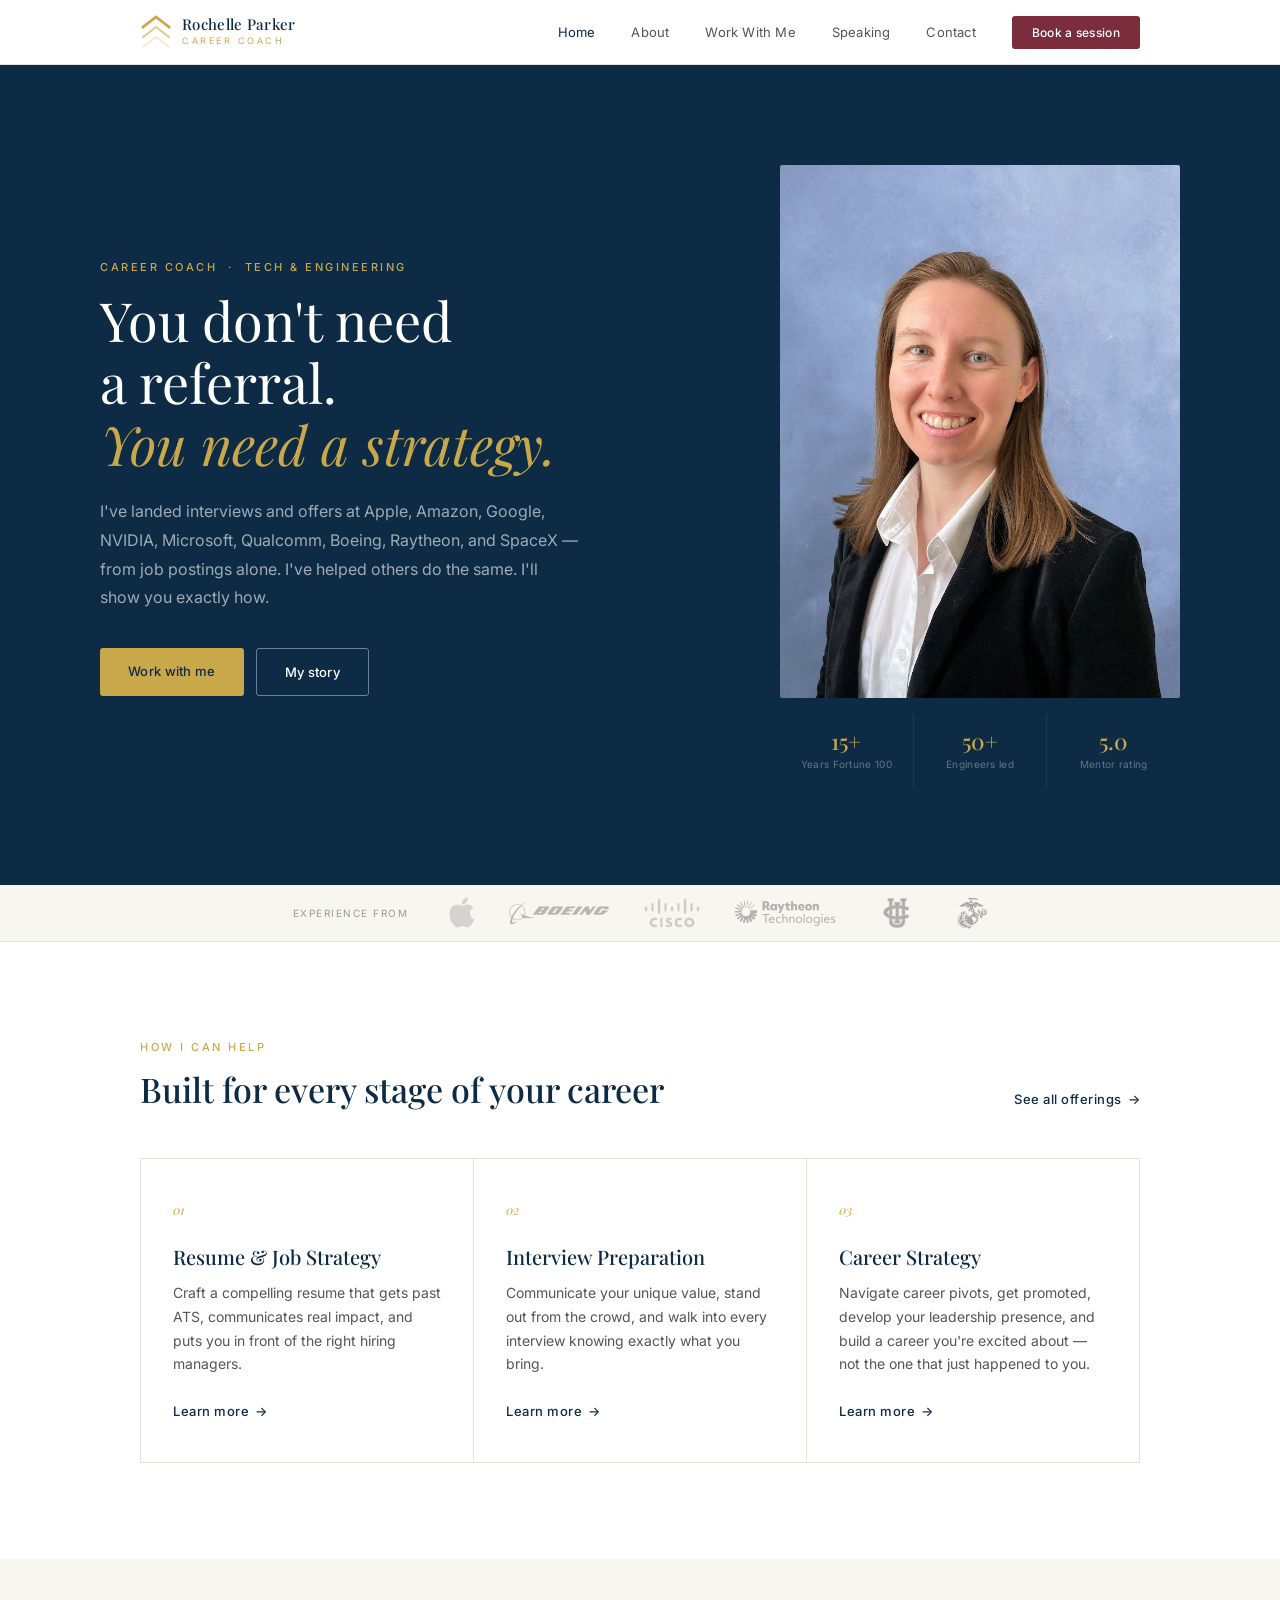
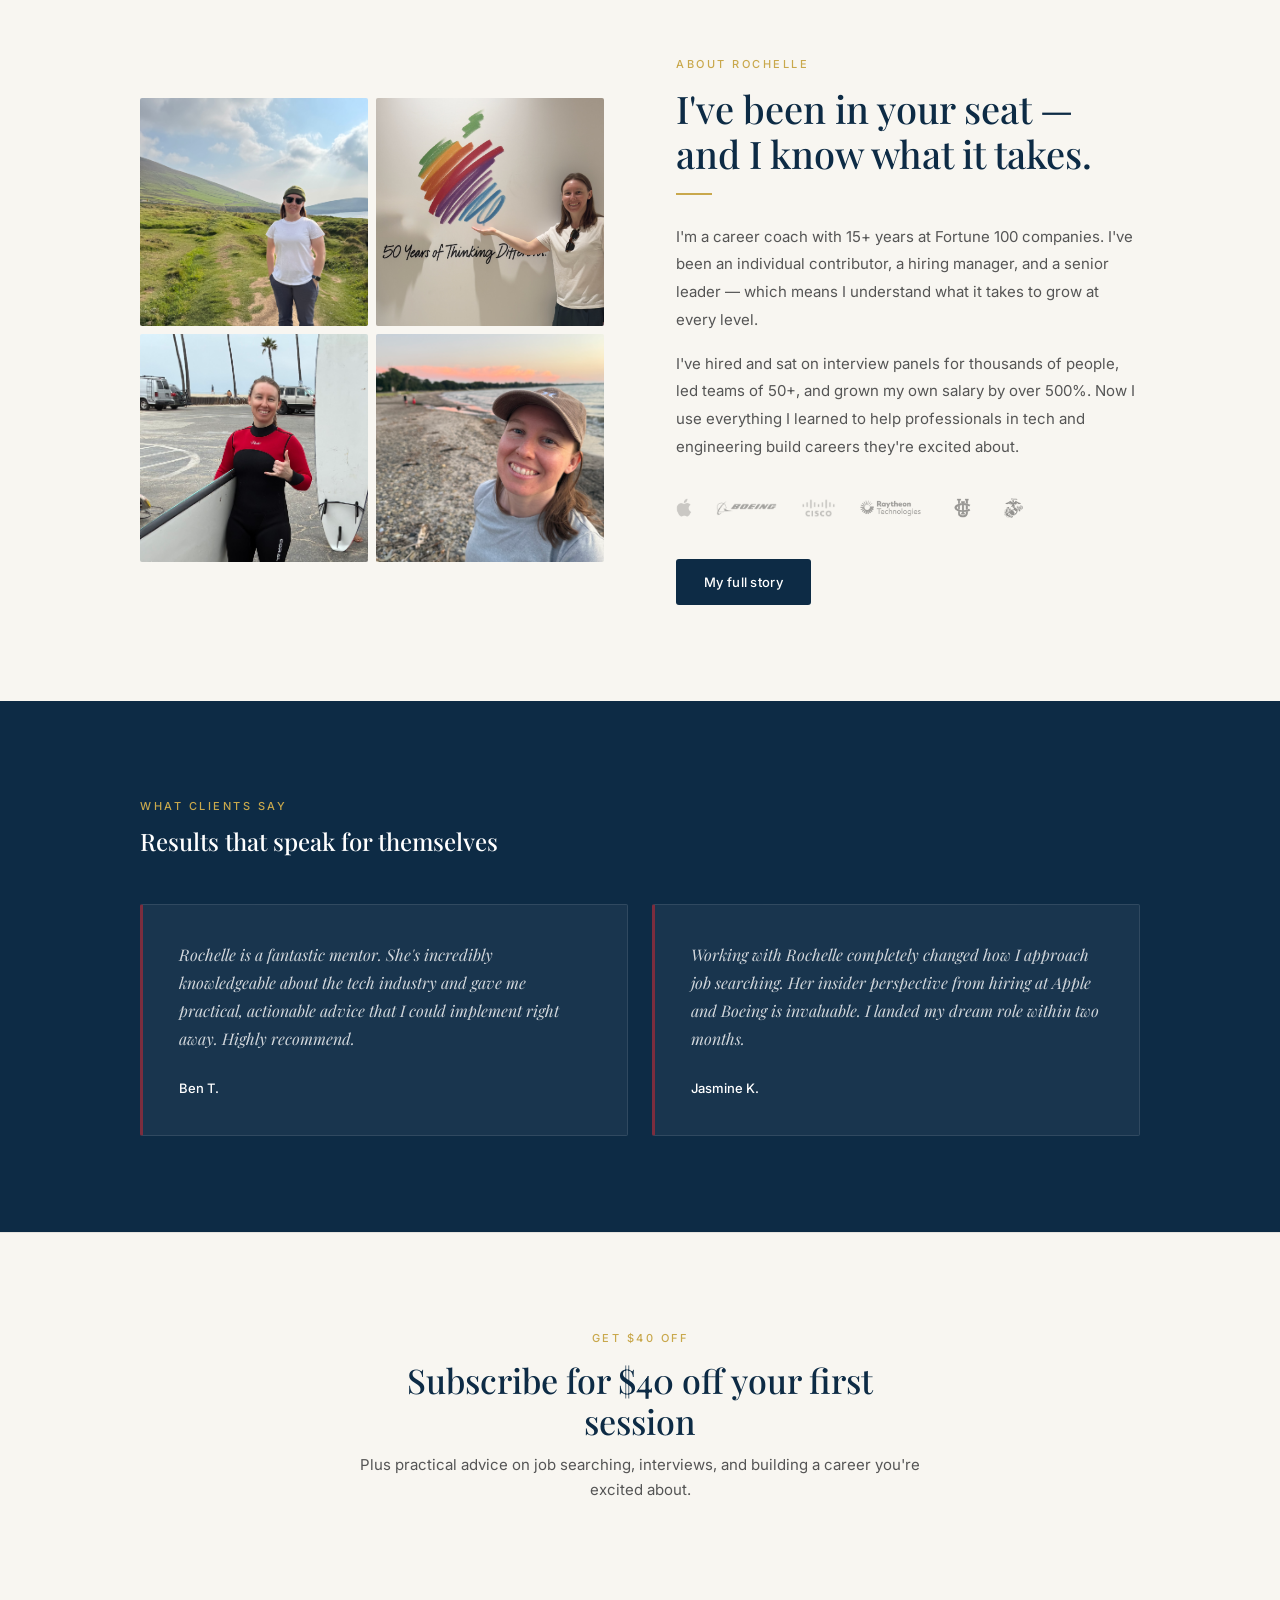
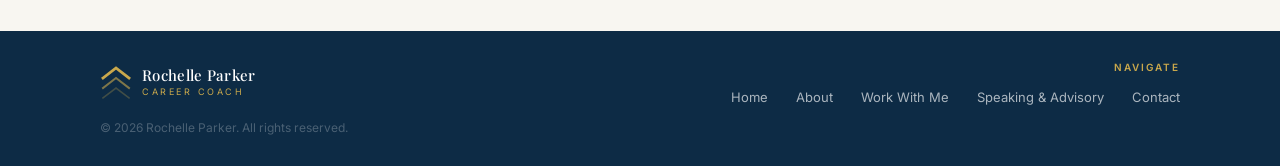
==== commit 4cbca76b: "Force white text on Book a session via inline style" ====
--- a/index.html
+++ b/index.html
@@ -228,25 +228,26 @@
       margin-bottom: 16px;
     }
     .about-text p:last-of-type { margin-bottom: 28px; }
-    .co-list { display: flex; flex-wrap: wrap; align-items: center; gap: 24px; margin-bottom: 32px; }
+    .co-list { display: flex; flex-wrap: nowrap; align-items: center; gap: clamp(10px, 2vw, 24px); margin-bottom: 32px; overflow: hidden; }
     .co-logo {
-      height: 14px;
+      height: clamp(10px, 1.2vw, 14px);
       width: auto;
+      flex-shrink: 0;
       filter: grayscale(1) opacity(0.45);
       object-fit: contain;
       mix-blend-mode: multiply;
     }
     .co-logo[alt="Apple"],
     .co-logo[alt="Cisco"] {
-      height: 20px;
+      height: clamp(14px, 1.8vw, 20px);
     }
     .co-logo[alt="Boeing"],
     .co-logo[alt="Raytheon"] {
-      height: 38px;
+      height: clamp(26px, 3.5vw, 38px);
     }
     .co-logo[alt="UC Irvine"],
     .co-logo[alt="USMC"] {
-      height: 20px;
+      height: clamp(14px, 1.8vw, 20px);
     }
 
     /* ── TESTIMONIALS ── */
@@ -336,8 +337,11 @@
       <li><a href="work-with-me.html">Work With Me</a></li>
       <li><a href="speaking.html">Speaking</a></li>
       <li><a href="contact.html">Contact</a></li>
-      <li><a href="work-with-me.html#sessions" class="nav-cta">Book a session</a></li>
+      <li><a href="work-with-me.html#sessions" class="nav-cta" style="color:#fff;">Book a session</a></li>
     </ul>
+    <button class="nav-hamburger" id="nav-hamburger" aria-label="Menu">
+      <span></span><span></span><span></span>
+    </button>
   </div>
 </nav>
 
@@ -486,46 +490,45 @@
 <!-- FOOTER -->
 <footer class="site-footer">
   <div class="footer-inner">
-    <div class="footer-top">
-      <div>
-        <a href="index.html" class="nav-logo">
-          <div class="nav-logo-mark">
-            <svg width="32" height="34" viewBox="0 0 32 34" fill="none">
-              <polyline points="3,32 16,22 29,32" stroke="rgba(201,168,76,0.28)" stroke-width="1.6" stroke-linecap="square" stroke-linejoin="miter"/>
-              <polyline points="3,22 16,12 29,22" stroke="rgba(201,168,76,0.60)" stroke-width="2" stroke-linecap="square" stroke-linejoin="miter"/>
-              <polyline points="3,12 16,2 29,12" stroke="#C9A84C" stroke-width="2.8" stroke-linecap="square" stroke-linejoin="miter"/>
-            </svg>
-          </div>
-          <div class="nav-logo-text">
-            <span class="nav-logo-name footer-logo-name">Rochelle Parker</span>
-            <span class="nav-logo-title footer-logo-title">Career Coach</span>
-          </div>
-        </a>
-        <p class="footer-brand-tagline">Helping tech and engineering professionals land roles they're excited about and build careers on their own terms.</p>
-      </div>
-      <div class="footer-col">
-        <h4>Navigate</h4>
-        <ul>
-          <li><a href="about.html">About</a></li>
-          <li><a href="work-with-me.html">Work With Me</a></li>
-          <li><a href="courses.html">Courses</a></li>
-          <li><a href="speaking.html">Speaking &amp; Advisory</a></li>
-          <li><a href="contact.html">Contact</a></li>
-        </ul>
-      </div>
-      <div class="footer-col">
-        <h4>Connect</h4>
-        <ul>
-          <li><a href="https://www.linkedin.com/comm/mynetwork/discovery-see-all?usecase=PEOPLE_FOLLOWS&followMember=rochelleparker" target="_blank">LinkedIn</a></li>
-        </ul>
-      </div>
-    </div>
-    <div class="footer-bottom">
-      <p class="footer-copy">&copy; 2026 Rochelle Parker. All rights reserved.</p>
-    </div>
+    <div class="footer-row">
+      <a href="index.html" class="nav-logo">
+        <div class="nav-logo-mark">
+          <svg width="32" height="34" viewBox="0 0 32 34" fill="none">
+            <polyline points="3,32 16,22 29,32" stroke="rgba(201,168,76,0.28)" stroke-width="1.6" stroke-linecap="square" stroke-linejoin="miter"/>
+            <polyline points="3,22 16,12 29,22" stroke="rgba(201,168,76,0.60)" stroke-width="2" stroke-linecap="square" stroke-linejoin="miter"/>
+            <polyline points="3,12 16,2 29,12" stroke="#C9A84C" stroke-width="2.8" stroke-linecap="square" stroke-linejoin="miter"/>
+          </svg>
+        </div>
+        <div class="nav-logo-text">
+          <span class="nav-logo-name footer-logo-name">Rochelle Parker</span>
+          <span class="nav-logo-title footer-logo-title">Career Coach</span>
+        </div>
+      </a>
+      <nav class="footer-nav">
+        <span class="footer-nav-label">Navigate</span>
+        <div class="footer-nav-links">
+          <a href="index.html">Home</a>
+          <a href="about.html">About</a>
+          <a href="work-with-me.html">Work With Me</a>
+          <a href="speaking.html">Speaking &amp; Advisory</a>
+          <a href="contact.html">Contact</a>
+        </div>
+      </nav>
+    </div>
+    <p class="footer-copy">&copy; 2026 Rochelle Parker. All rights reserved.</p>
   </div>
 </footer>
 
+<script>
+(function(){
+  var btn = document.getElementById('nav-hamburger');
+  var nav = document.querySelector('.nav-links');
+  if(btn && nav){
+    btn.addEventListener('click', function(){ nav.classList.toggle('open'); btn.classList.toggle('open'); });
+    nav.querySelectorAll('a').forEach(function(a){ a.addEventListener('click', function(){ nav.classList.remove('open'); btn.classList.remove('open'); }); });
+  }
+})();
+</script>
 <script>
 (function(){
   var uid = window.innerWidth >= 768 ? '356d75e715' : '4edfffda4b';
--- a/styles.css
+++ b/styles.css
@@ -100,7 +100,7 @@
   color: var(--white);
   border: 1px solid rgba(255,255,255,0.4);
 }
-.btn-outline-white:hover { border-color: var(--white); }
+.btn-outline-white:hover { background: #9B3D51; border-color: #9B3D51; color: var(--white); }
 
 .btn-text {
   background: none;
@@ -138,6 +138,7 @@
 ──────────────────────────── */
 .site-nav {
   position: sticky;
+  position: -webkit-sticky;
   top: 0;
   z-index: 100;
   background: rgba(255,255,255,0.96);
@@ -218,68 +219,49 @@
 ──────────────────────────── */
 .site-footer {
   background: var(--navy);
-  padding: 64px 40px 36px;
+  padding: 28px 40px;
 }
 .footer-inner {
   max-width: 1080px;
   margin: 0 auto;
 }
-.footer-top {
-  display: grid;
-  grid-template-columns: 2fr 1fr 1fr;
-  gap: 56px;
-  padding-bottom: 48px;
-  border-bottom: 0.5px solid rgba(255,255,255,0.1);
-  margin-bottom: 28px;
-}
-.footer-brand-tagline {
-  font-size: 14px;
-  color: rgba(255,255,255,0.45);
-  line-height: 1.75;
-  margin-top: 16px;
-  max-width: 280px;
+.footer-row {
+  display: flex;
+  align-items: center;
+  justify-content: space-between;
+  margin-bottom: 10px;
 }
 .footer-logo-name { color: var(--white) !important; }
 .footer-logo-title { color: var(--gold) !important; }
-
-.footer-col h4 {
+.footer-nav {
+  display: flex;
+  flex-direction: column;
+  align-items: flex-end;
+  gap: 10px;
+}
+.footer-nav-label {
   font-family: 'Inter', sans-serif;
   font-size: 10px;
   font-weight: 600;
   letter-spacing: 2px;
   text-transform: uppercase;
   color: var(--gold);
-  margin-bottom: 16px;
-}
-.footer-col ul { list-style: none; display: flex; flex-direction: column; gap: 10px; }
-.footer-col ul li a {
+}
+.footer-nav-links {
+  display: flex;
+  gap: 28px;
+  align-items: center;
+}
+.footer-nav a {
   font-size: 13px;
-  color: rgba(255,255,255,0.5);
+  color: rgba(255,255,255,0.65);
   transition: color 0.2s;
 }
-.footer-col ul li a:hover { color: var(--white); }
-
-.footer-bottom {
-  display: flex;
-  justify-content: space-between;
-  align-items: center;
-  flex-wrap: wrap;
-  gap: 10px;
-}
+.footer-nav a:hover { color: var(--white); }
 .footer-copy {
   font-size: 12px;
   color: rgba(255,255,255,0.25);
 }
-.footer-socials {
-  display: flex;
-  gap: 20px;
-}
-.footer-socials a {
-  font-size: 12px;
-  color: rgba(255,255,255,0.35);
-  transition: color 0.2s;
-}
-.footer-socials a:hover { color: var(--gold); }
 
 /* ────────────────────────────
    FORM ELEMENTS
@@ -316,12 +298,72 @@
 .form-row { display: grid; grid-template-columns: 1fr 1fr; gap: 14px; }
 
 /* ────────────────────────────
+   HAMBURGER MENU
+──────────────────────────── */
+.nav-hamburger {
+  display: none;
+  flex-direction: column;
+  justify-content: center;
+  gap: 5px;
+  background: none;
+  border: none;
+  cursor: pointer;
+  padding: 6px 4px;
+}
+.nav-hamburger span {
+  display: block;
+  width: 22px;
+  height: 1.5px;
+  background: var(--navy);
+  transition: all 0.25s;
+  transform-origin: center;
+}
+.nav-hamburger.open span:nth-child(1) { transform: translateY(6.5px) rotate(45deg); }
+.nav-hamburger.open span:nth-child(2) { opacity: 0; }
+.nav-hamburger.open span:nth-child(3) { transform: translateY(-6.5px) rotate(-45deg); }
+
+/* ────────────────────────────
    RESPONSIVE
 ──────────────────────────── */
 @media (max-width: 768px) {
   .container, .container-sm { padding: 0 24px; }
-  .nav-inner { padding: 0 24px; }
+  .nav-inner { padding: 0 24px; position: relative; }
   .nav-links { display: none; }
+  .nav-links.open {
+    display: flex;
+    flex-direction: column;
+    align-items: flex-start;
+    gap: 0;
+    position: absolute;
+    top: 64px;
+    left: 0;
+    right: 0;
+    background: rgba(255,255,255,0.98);
+    backdrop-filter: blur(12px);
+    border-bottom: 0.5px solid var(--gray-2);
+    padding: 8px 0 20px;
+    z-index: 99;
+  }
+  .nav-links.open li { width: 100%; }
+  .nav-links.open li a:not(.nav-cta) {
+    display: block;
+    padding: 13px 24px;
+    font-size: 15px;
+    color: var(--text-mid);
+  }
+  .nav-links.open li a:not(.nav-cta):hover { color: var(--navy); background: var(--cream); }
+  .nav-links.open .nav-cta {
+    display: block;
+    margin: 10px 24px 0;
+    padding: 12px 24px;
+    text-align: center;
+    background: var(--burgundy);
+    border-radius: 3px;
+    font-size: 13px;
+    color: #ffffff;
+  }
+  .nav-links.open .nav-cta:hover { background: #9B3D51; color: #ffffff; }
+  .nav-hamburger { display: flex; }
   .footer-top { grid-template-columns: 1fr; gap: 32px; }
   .form-row { grid-template-columns: 1fr; }
 }
